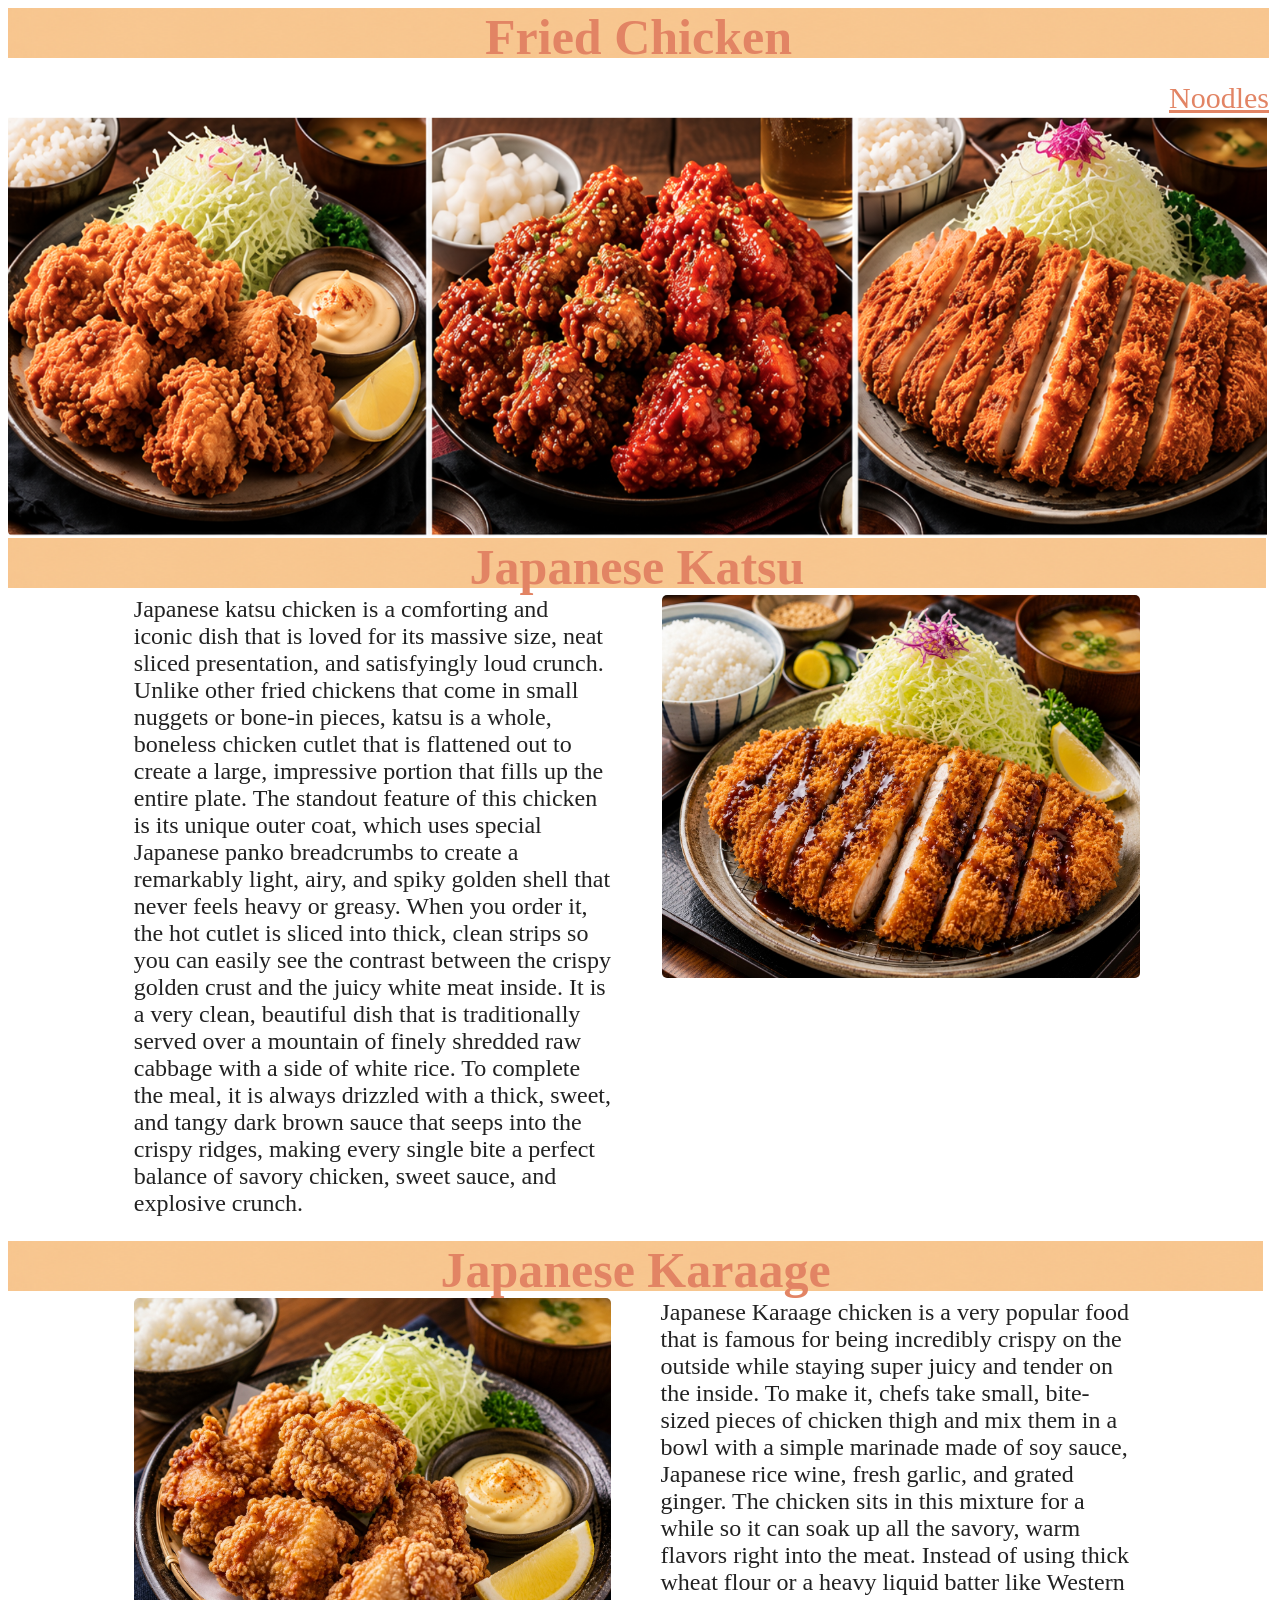
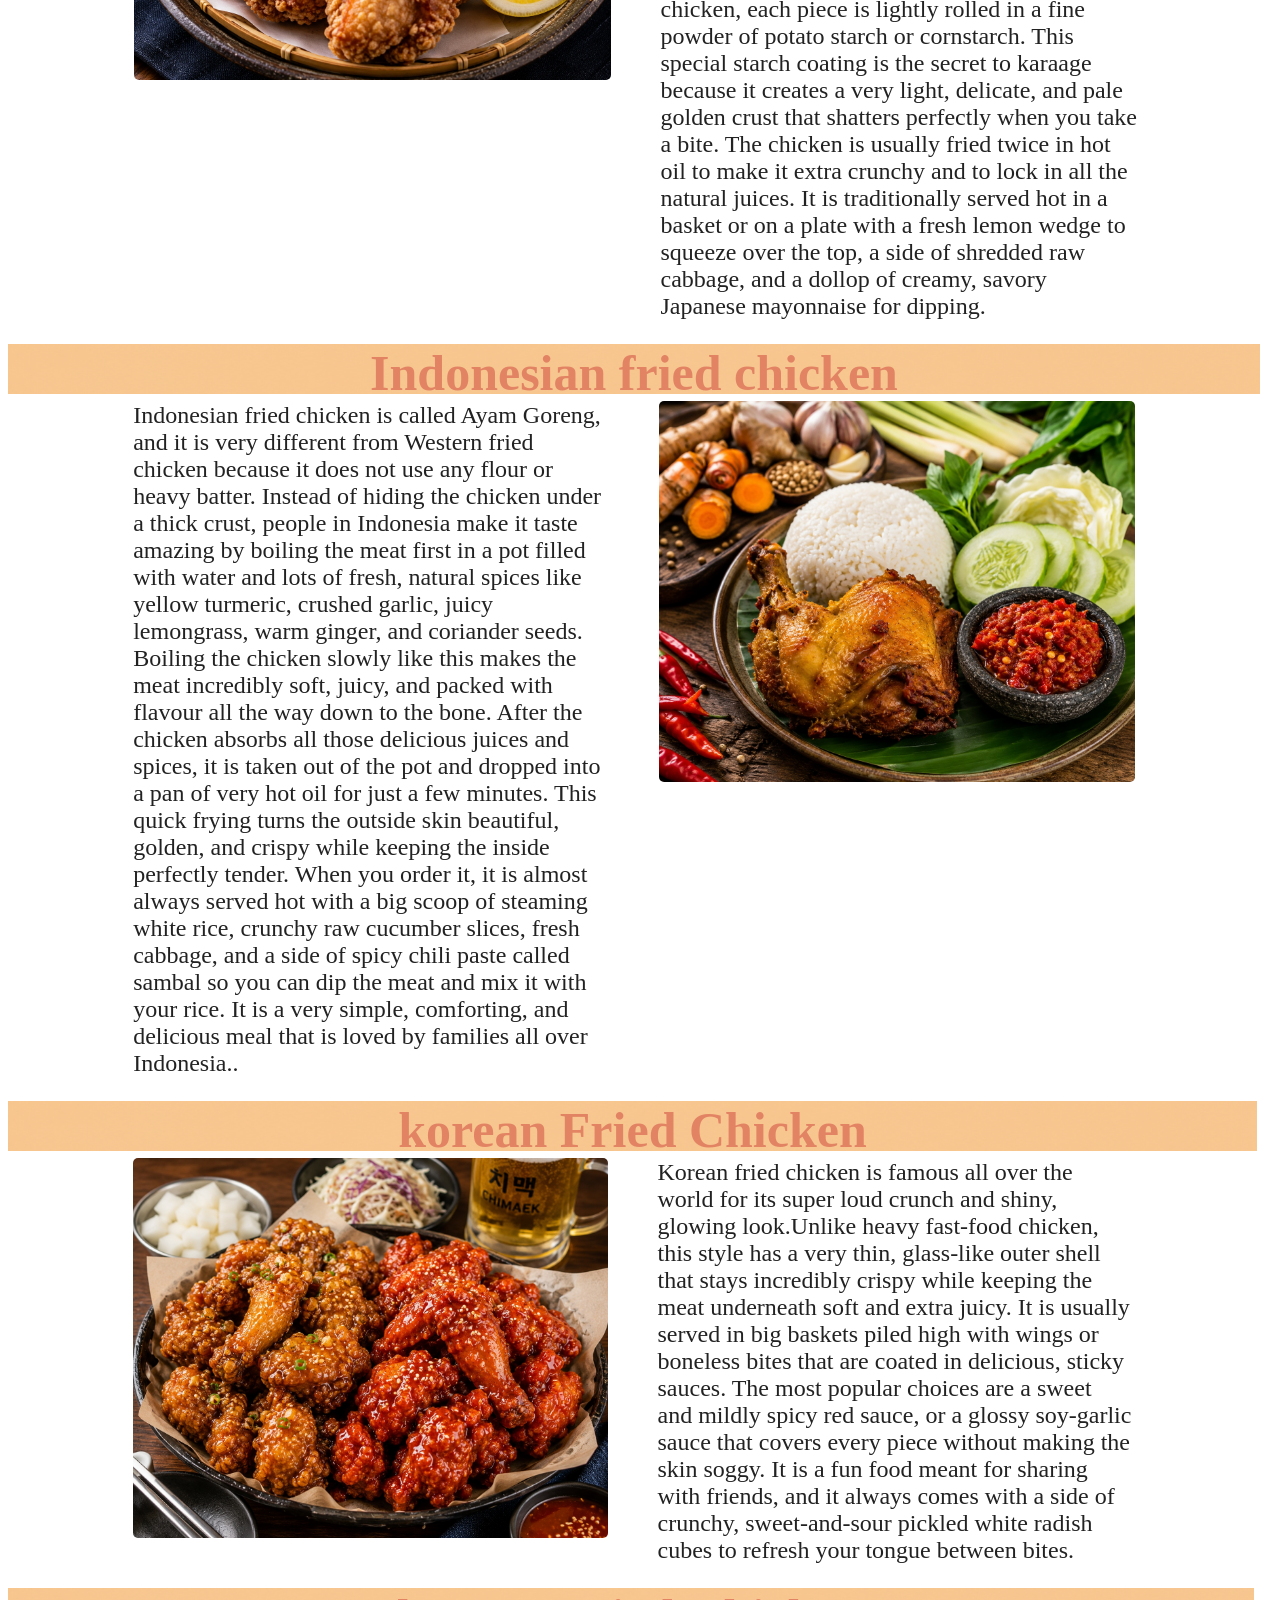
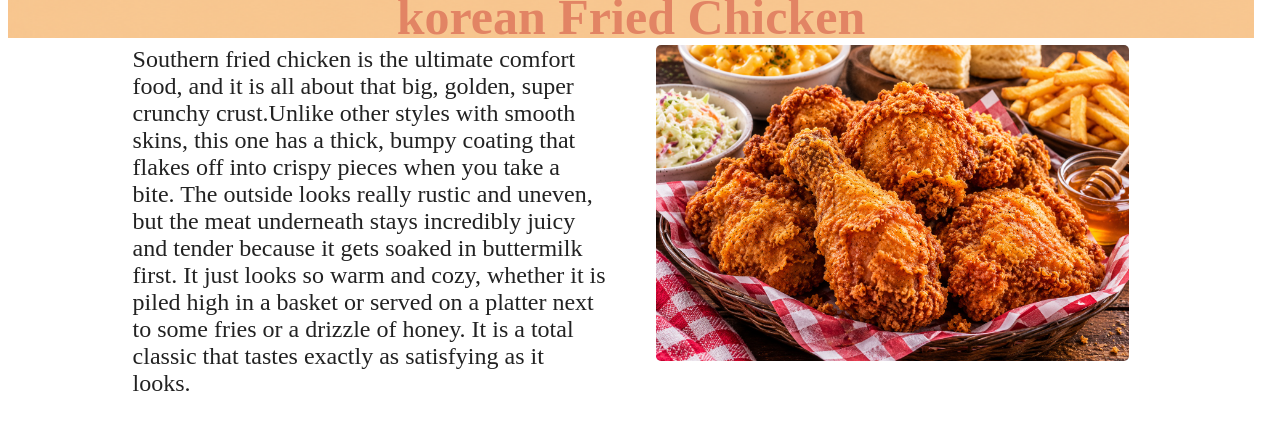
==== index.html @ 1bc36b1b "Update index.html" ====
<!DOCTYPE html>
<html lang="en">
<head>
    <meta charset="UTF-8">
    <meta name="viewport" content="width=device-width, initial-scale=1.0">
    <link rel="stylesheet" href="style.css">
    <title>Fried Chicken</title>
    <link rel="icon" href="fried chicken icon.jpg">
</head>
<body>
    <section class="hero-image">
    <h1 class="hero-text">
        Fried Chicken 
    </h1>
    <section class="hero-image2">
    <a href="file:///H:/11DTP/Website%20Outcome/Noodles.html">Noodles</a>
    </section>
    <main class="mainimg">
        <img src="FriedChicken2.jpg" alt="FriedChicken">
    </main> 
    <section class="hero-image">
        <h1 class="hero-text">
            Japanese Katsu            
        </h1>   
 <!-- Two columns layout start -->
    <section class="two-column">
        <div class="info">  
            <p>Japanese katsu chicken is a comforting and iconic dish that is loved for its massive size, neat sliced presentation, and satisfyingly loud crunch. Unlike other fried chickens that come in small nuggets or bone-in pieces, katsu is a whole, boneless chicken cutlet that is flattened out to create a large, impressive portion that fills up the entire plate. The standout feature of this chicken is its unique outer coat, which uses special Japanese panko breadcrumbs to create a remarkably light, airy, and spiky golden shell that never feels heavy or greasy. When you order it, the hot cutlet is sliced into thick, clean strips so you can easily see the contrast between the crispy golden crust and the juicy white meat inside. It is a very clean, beautiful dish that is traditionally served over a mountain of finely shredded raw cabbage with a side of white rice. To complete the meal, it is always drizzled with a thick, sweet, and tangy dark brown sauce that seeps into the crispy ridges, making every single bite a perfect balance of savory chicken, sweet sauce, and explosive crunch.</p>
        </div>
        <div class="image">
            <img src="Katsu.jpg" alt="Japanese Katsu Chicken">    
        </div> 
    </section>
    <!-- Two columns layout end -->
    <section class="hero-image">
            <h1 class="hero-text">
                Japanese Karaage           
            </h1> 
<!-- Two columns layout start -->
    <section class="two-column">
        <div class="image">
            <img src="karaage.jpg" alt="Japanese karaage Chicken">    
        </div> 
        <div class="info">  
            <p>Japanese Karaage chicken is a very popular food that is famous for being incredibly crispy on the outside while staying super juicy and tender on the inside. To make it, chefs take small, bite-sized pieces of chicken thigh and mix them in a bowl with a simple marinade made of soy sauce, Japanese rice wine, fresh garlic, and grated ginger. The chicken sits in this mixture for a while so it can soak up all the savory, warm flavors right into the meat. Instead of using thick wheat flour or a heavy liquid batter like Western chicken, each piece is lightly rolled in a fine powder of potato starch or cornstarch. This special starch coating is the secret to karaage because it creates a very light, delicate, and pale golden crust that shatters perfectly when you take a bite. The chicken is usually fried twice in hot oil to make it extra crunchy and to lock in all the natural juices. It is traditionally served hot in a basket or on a plate with a fresh lemon wedge to squeeze over the top, a side of shredded raw cabbage, and a dollop of creamy, savory Japanese mayonnaise for dipping.</p>
        </div>
    </section>
    <!-- Two columns layout end -->
     <section class="hero-image">
                <h1 class="hero-text">
                    Indonesian fried chicken           
                </h1> 
    <!-- Two columns layout start -->
        <section class="two-column">
            <div class="info">  
                <p>Indonesian fried chicken is called Ayam Goreng, and it is very different from Western fried chicken because it does not use any flour or heavy batter. Instead of hiding the chicken under a thick crust, people in Indonesia make it taste amazing by boiling the meat first in a pot filled with water and lots of fresh, natural spices like yellow turmeric, crushed garlic, juicy lemongrass, warm ginger, and coriander seeds. Boiling the chicken slowly like this makes the meat incredibly soft, juicy, and packed with flavour all the way down to the bone. After the chicken absorbs all those delicious juices and spices, it is taken out of the pot and dropped into a pan of very hot oil for just a few minutes. This quick frying turns the outside skin beautiful, golden, and crispy while keeping the inside perfectly tender. When you order it, it is almost always served hot with a big scoop of steaming white rice, crunchy raw cucumber slices, fresh cabbage, and a side of spicy chili paste called sambal so you can dip the meat and mix it with your rice. It is a very simple, comforting, and delicious meal that is loved by families all over Indonesia..</p>
            </div>
            <div class="image">
                <img src="Indonesian.jpg" alt="Indonesian fried chicken">    
            </div> 
        </section>
        <!-- Two columns layout end -->
        <section class="hero-image">
                <h1 class="hero-text">
                    korean Fried Chicken           
                </h1> 
    <!-- Two columns layout start -->
        <section class="two-column">
            <div class="image">
                <img src="korean.jpg" alt="korean Fried Chicken">    
            </div> 
            <div class="info">  
                <p>Korean fried chicken is famous all over the world for its super loud crunch and shiny, glowing look.Unlike heavy fast-food chicken, this style has a very thin, glass-like outer shell that stays incredibly crispy while keeping the meat underneath soft and extra juicy. It is usually served in big baskets piled high with wings or boneless bites that are coated in delicious, sticky sauces. The most popular choices are a sweet and mildly spicy red sauce, or a glossy soy-garlic sauce that covers every piece without making the skin soggy. It is a fun food meant for sharing with friends, and it always comes with a side of crunchy, sweet-and-sour pickled white radish cubes to refresh your tongue between bites.</p>
            </div>
        </section>
        <!-- Two columns layout end -->
         
        <!-- Two columns layout end -->
        <section class="hero-image">
                <h1 class="hero-text">
                    korean Fried Chicken           
                </h1> 
    <!-- Two columns layout start -->
        <section class="two-column">
            <div class="info">  
                <p>Southern fried chicken is the ultimate comfort food, and it is all about that big, golden, super crunchy crust.Unlike other styles with smooth skins, this one has a thick, bumpy coating that flakes off into crispy pieces when you take a bite. The outside looks really rustic and uneven, but the meat underneath stays incredibly juicy and tender because it gets soaked in buttermilk first. It just looks so warm and cozy, whether it is piled high in a basket or served on a platter next to some fries or a drizzle of honey. It is a total classic that tastes exactly as satisfying as it looks.</p>
            </div>
            <div class="image">
                <img src="southern.jpg" alt="southern Fried Chicken">    
            </div>    
        </section>
        <!-- Two columns layout end -->
</body>
---- style.css ----
.hero-image{
    background-image: url("HeroTextBackground.jpg");
    height: 50px;
    background-size: cover;
    background-position: center;
    background-repeat: no-repeat;
    color: rgb(226, 132, 100);
    margin: 0;
    margin-right: 3px
}
a {
    color: rgb(226, 132, 100);
    text-align: right;
    font-size: 30px;
    float: right;
    margin-top: 15px;
}
p{
    color: rgb(34, 34, 34);
    font-size: x-large  ;
    margin-top: -40px;
}

  
.hero-text{
    margin: 0;
    text-align: center; 
    font-size: 50px
}

.mainimg img{
    display: block;
    width: 100%;
    height: auto;
    margin-bottom: 2px;

}
img{
    width: 100%;
    border-radius: 5px;
    height: auto;
    margin-top: -41px;
    margin-right: 0px; 
}

.two-column{
    display: grid;
    grid-template-columns: 1.5fr 1.5fr;
    gap: 50px;
    width: 80%;
    margin: auto;
    margin-top: 40px;
}
.two-column1{
     display: grid;
    grid-template-columns: 1fr 1fr;
    gap: 50px;
    width: 80%;
    margin: auto;
    margin-top: 40px;   
}
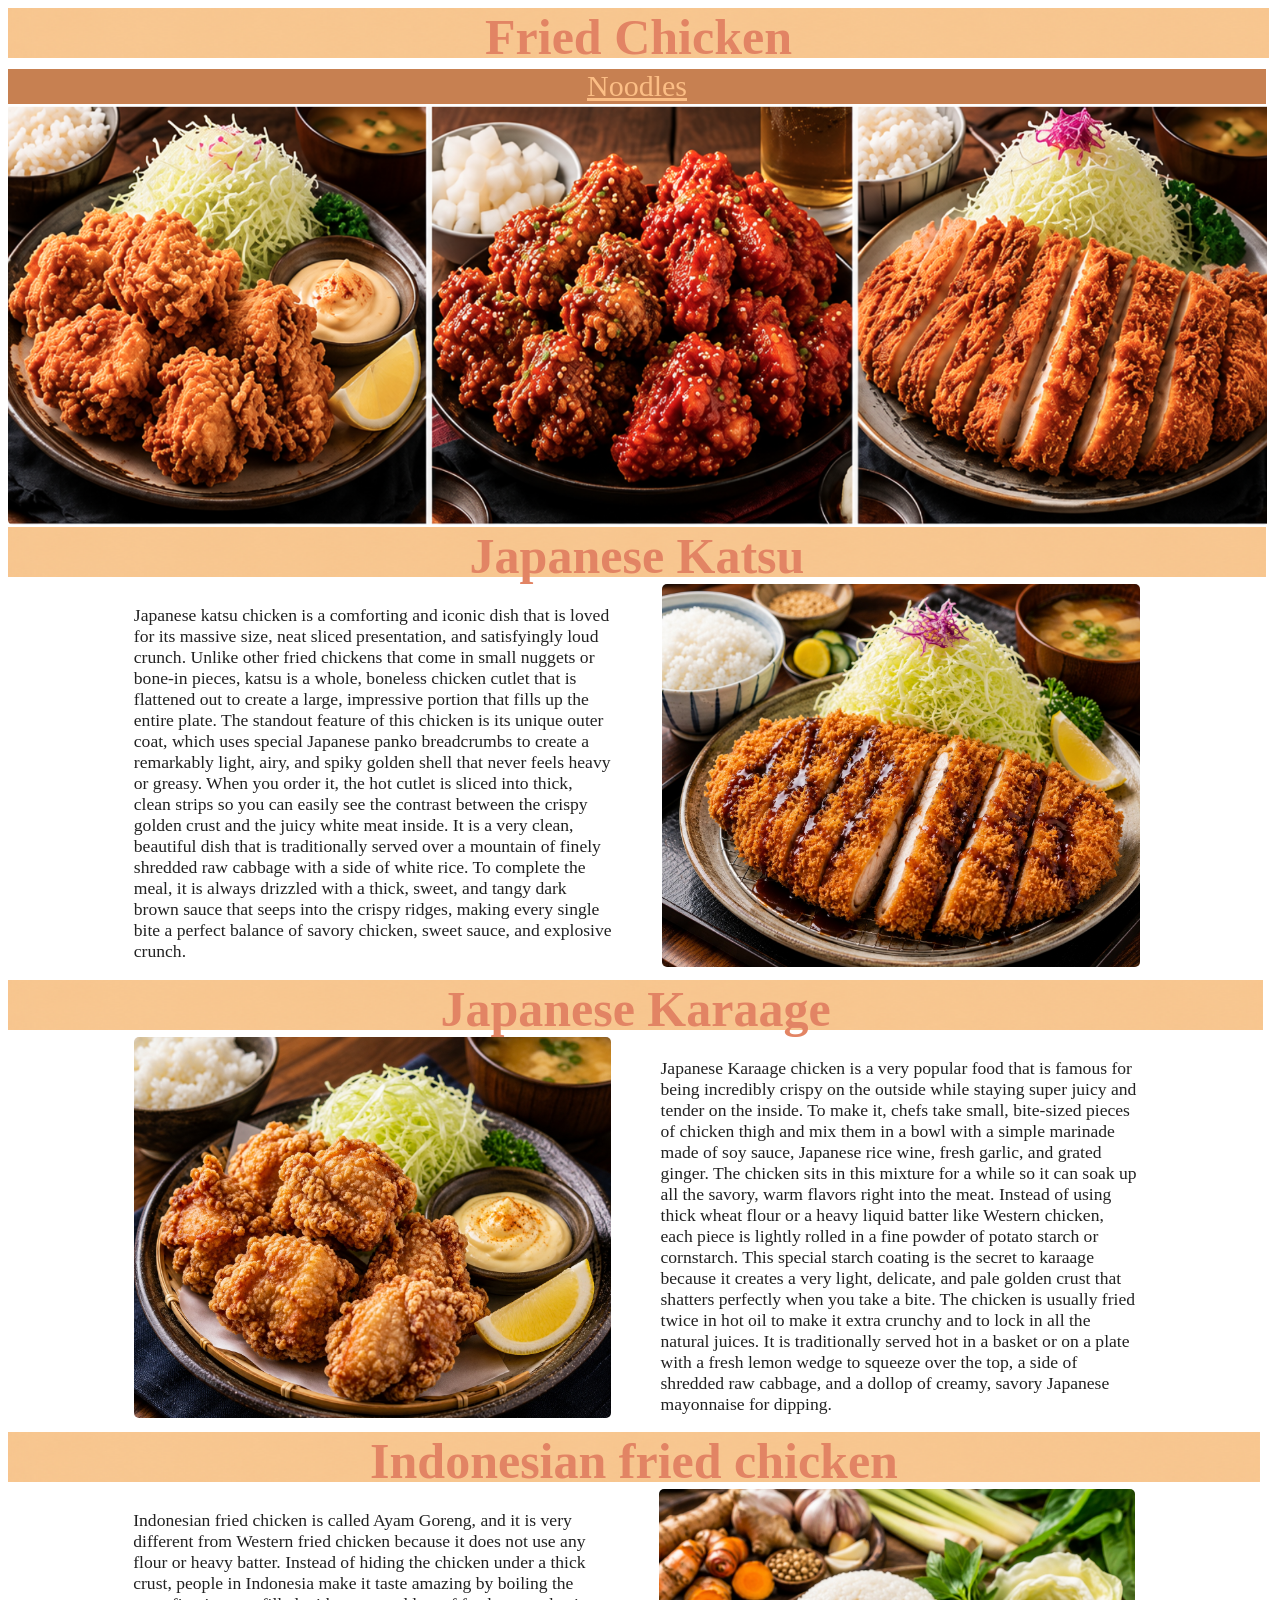
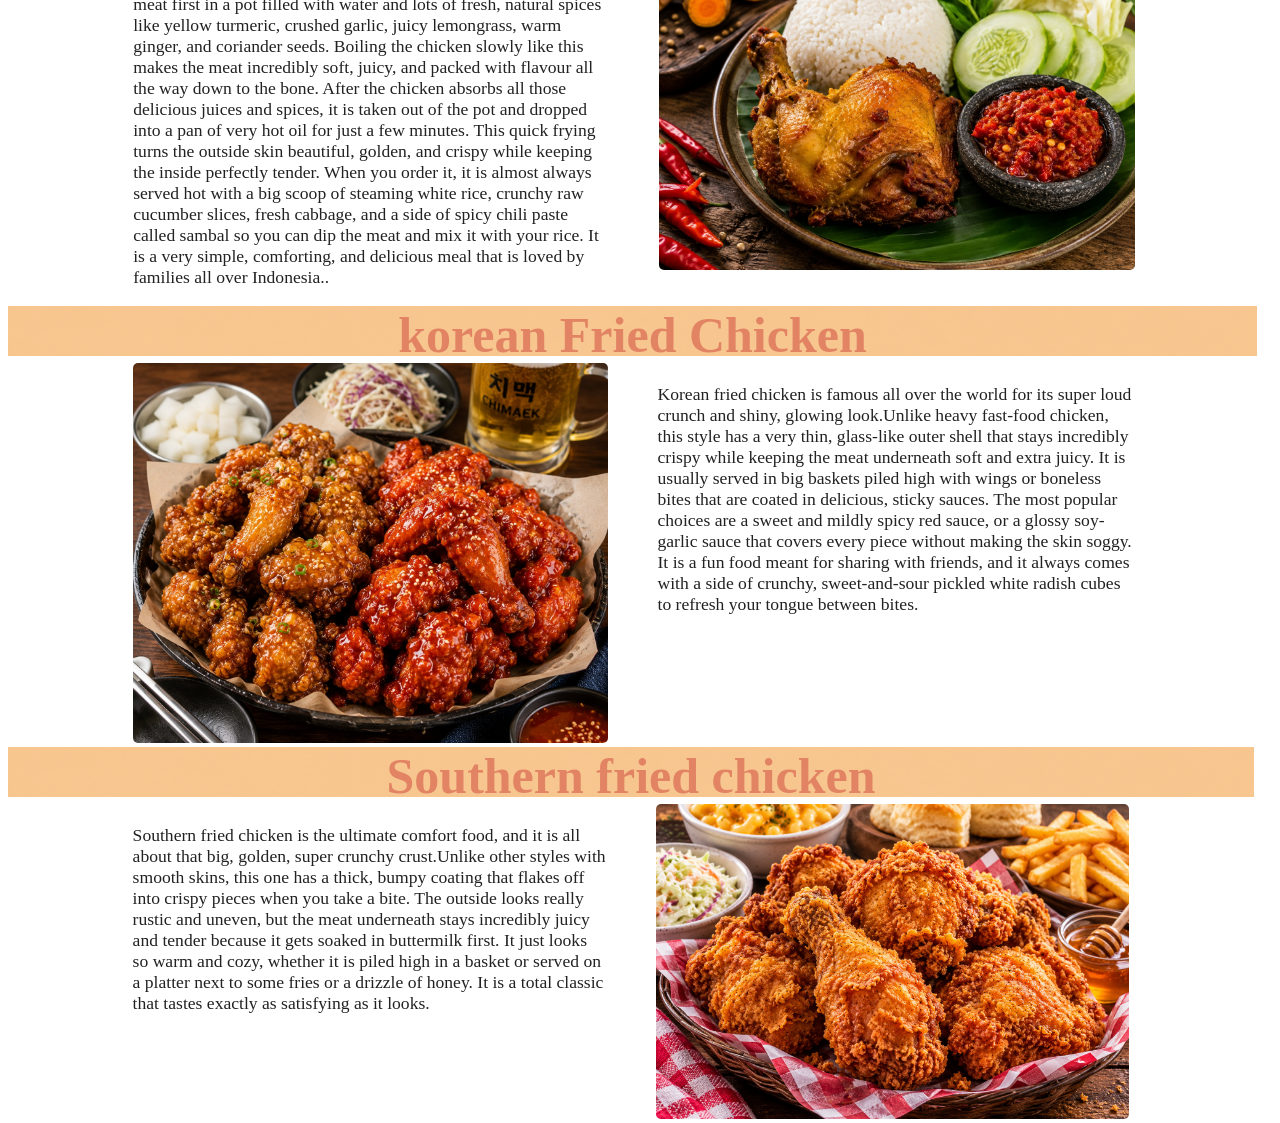
==== commit f9c8e93a: "Update index.html" ====
--- a/index.html
+++ b/index.html
@@ -13,7 +13,7 @@
         Fried Chicken 
     </h1>
     <section class="hero-image2">
-    <a href="file:///H:/11DTP/Website%20Outcome/Noodles.html">Noodles</a>
+    <a href="noodles.html">Noodles</a>
     </section>
     <main class="mainimg">
         <img src="FriedChicken2.jpg" alt="FriedChicken">
@@ -78,7 +78,7 @@
         <!-- Two columns layout end -->
         <section class="hero-image">
                 <h1 class="hero-text">
-                    korean Fried Chicken           
+                    Southern fried chicken           
                 </h1> 
     <!-- Two columns layout start -->
         <section class="two-column">
--- a/style.css
+++ b/style.css
@@ -6,19 +6,38 @@
     background-repeat: no-repeat;
     color: rgb(226, 132, 100);
     margin: 0;
-    margin-right: 3px
+    margin-right: 3px;  
+    margin-bottom: 3px;
+}
+.hero-image2 {
+    background-image: url("HeroTextBackground2.jpg");
+    height: 35px;
+    background-size: cover;
+    background-position: center;
+    background-repeat: no-repeat;
+    color: rgb(226, 132, 100);
+    margin-top: 3px;
+    margin-right: 3px;
+    width: auto;
 }
 a {
-    color: rgb(226, 132, 100);
-    text-align: right;
+    color: rgb(252, 190, 133);
     font-size: 30px;
-    float: right;
-    margin-top: 15px;
+    margin: 0;
+    text-align: center;
+    display: block;
 }
-p{
-    color: rgb(34, 34, 34);
-    font-size: x-large  ;
+p {
+  color: rgb(34, 34, 34);
+  font-size: 1.1rem; 
+  margin-top: -20px;
+}
+
+@media (max-width: 768px) {
+  p {
+    font-size: x-large;
     margin-top: -40px;
+  }
 }
 
   
@@ -33,6 +52,7 @@
     width: 100%;
     height: auto;
     margin-bottom: 2px;
+    margin-top: 0px;
 
 }
 img{
@@ -41,6 +61,7 @@
     height: auto;
     margin-top: -41px;
     margin-right: 0px; 
+    height: fit-content;
 }
 
 .two-column{
@@ -61,3 +82,4 @@
 }
 
     
+    
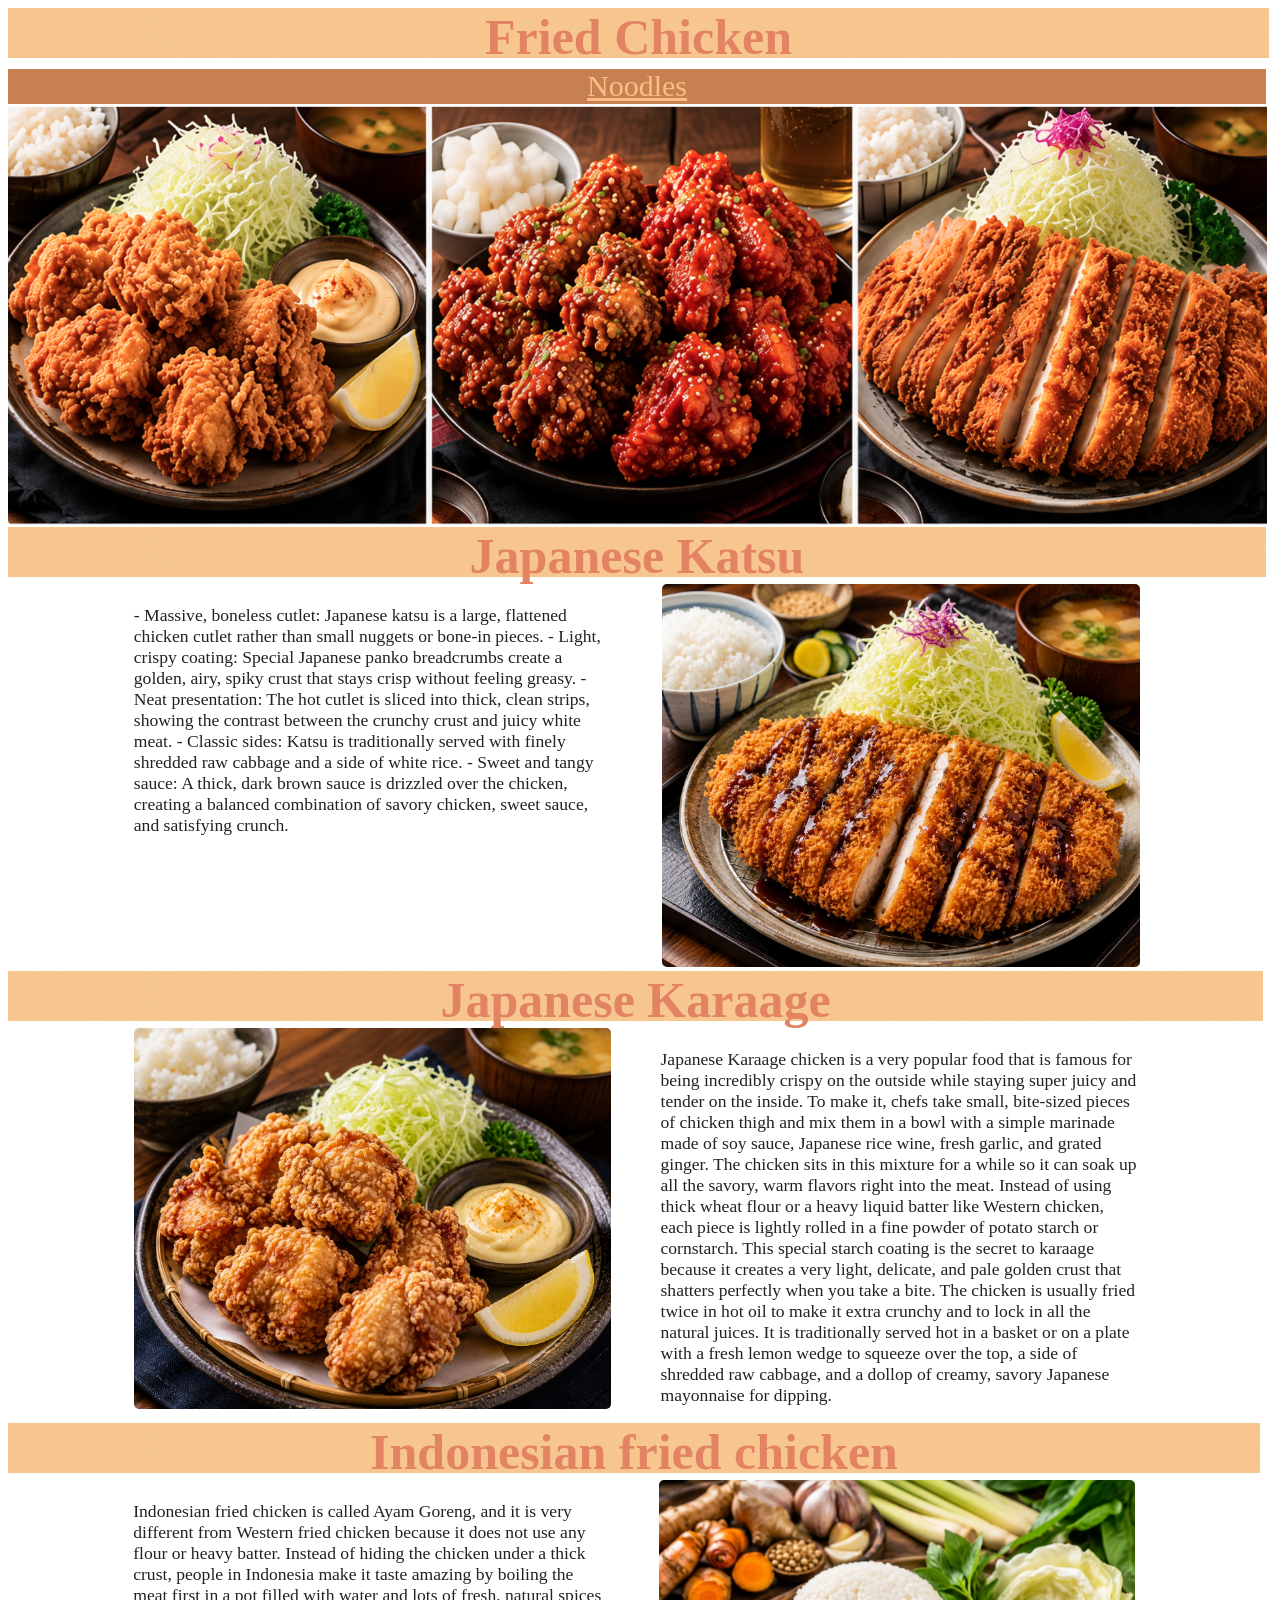
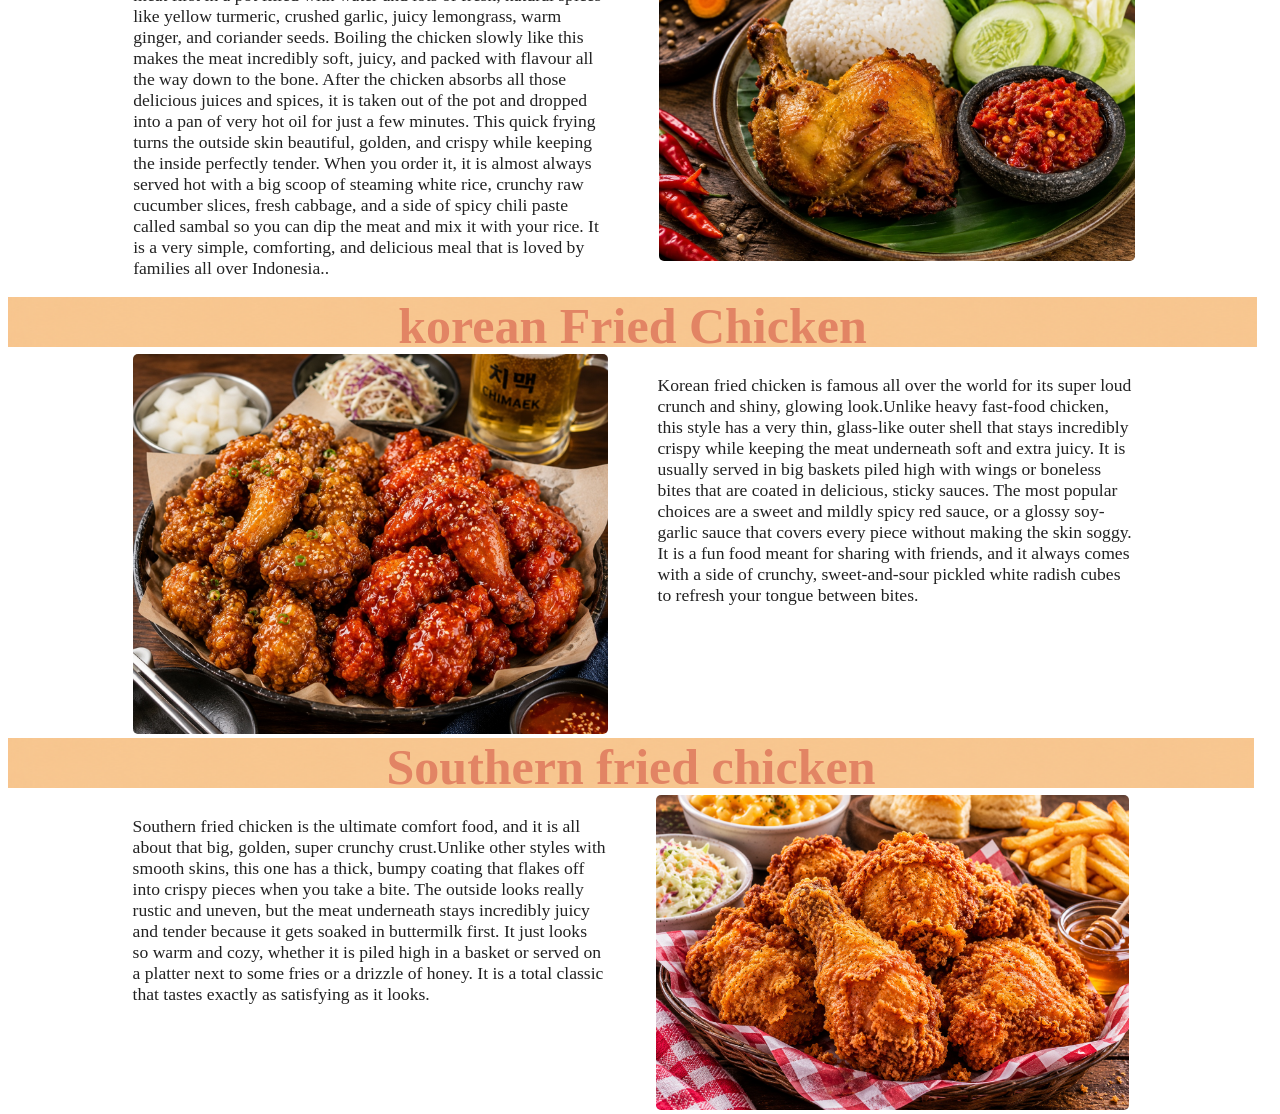
==== commit 640f2bc7: "Update index.html" ====
--- a/index.html
+++ b/index.html
@@ -25,7 +25,16 @@
  <!-- Two columns layout start -->
     <section class="two-column">
         <div class="info">  
-            <p>Japanese katsu chicken is a comforting and iconic dish that is loved for its massive size, neat sliced presentation, and satisfyingly loud crunch. Unlike other fried chickens that come in small nuggets or bone-in pieces, katsu is a whole, boneless chicken cutlet that is flattened out to create a large, impressive portion that fills up the entire plate. The standout feature of this chicken is its unique outer coat, which uses special Japanese panko breadcrumbs to create a remarkably light, airy, and spiky golden shell that never feels heavy or greasy. When you order it, the hot cutlet is sliced into thick, clean strips so you can easily see the contrast between the crispy golden crust and the juicy white meat inside. It is a very clean, beautiful dish that is traditionally served over a mountain of finely shredded raw cabbage with a side of white rice. To complete the meal, it is always drizzled with a thick, sweet, and tangy dark brown sauce that seeps into the crispy ridges, making every single bite a perfect balance of savory chicken, sweet sauce, and explosive crunch.</p>
+            <p>
+- Massive, boneless cutlet: Japanese katsu is a large, flattened chicken cutlet rather than small nuggets or bone-in pieces.
+
+- Light, crispy coating: Special Japanese panko breadcrumbs create a golden, airy, spiky crust that stays crisp without feeling greasy.
+
+- Neat presentation: The hot cutlet is sliced into thick, clean strips, showing the contrast between the crunchy crust and juicy white meat.
+
+- Classic sides: Katsu is traditionally served with finely shredded raw cabbage and a side of white rice.
+
+- Sweet and tangy sauce: A thick, dark brown sauce is drizzled over the chicken, creating a balanced combination of savory chicken, sweet sauce, and satisfying crunch.</p>
         </div>
         <div class="image">
             <img src="Katsu.jpg" alt="Japanese Katsu Chicken">    
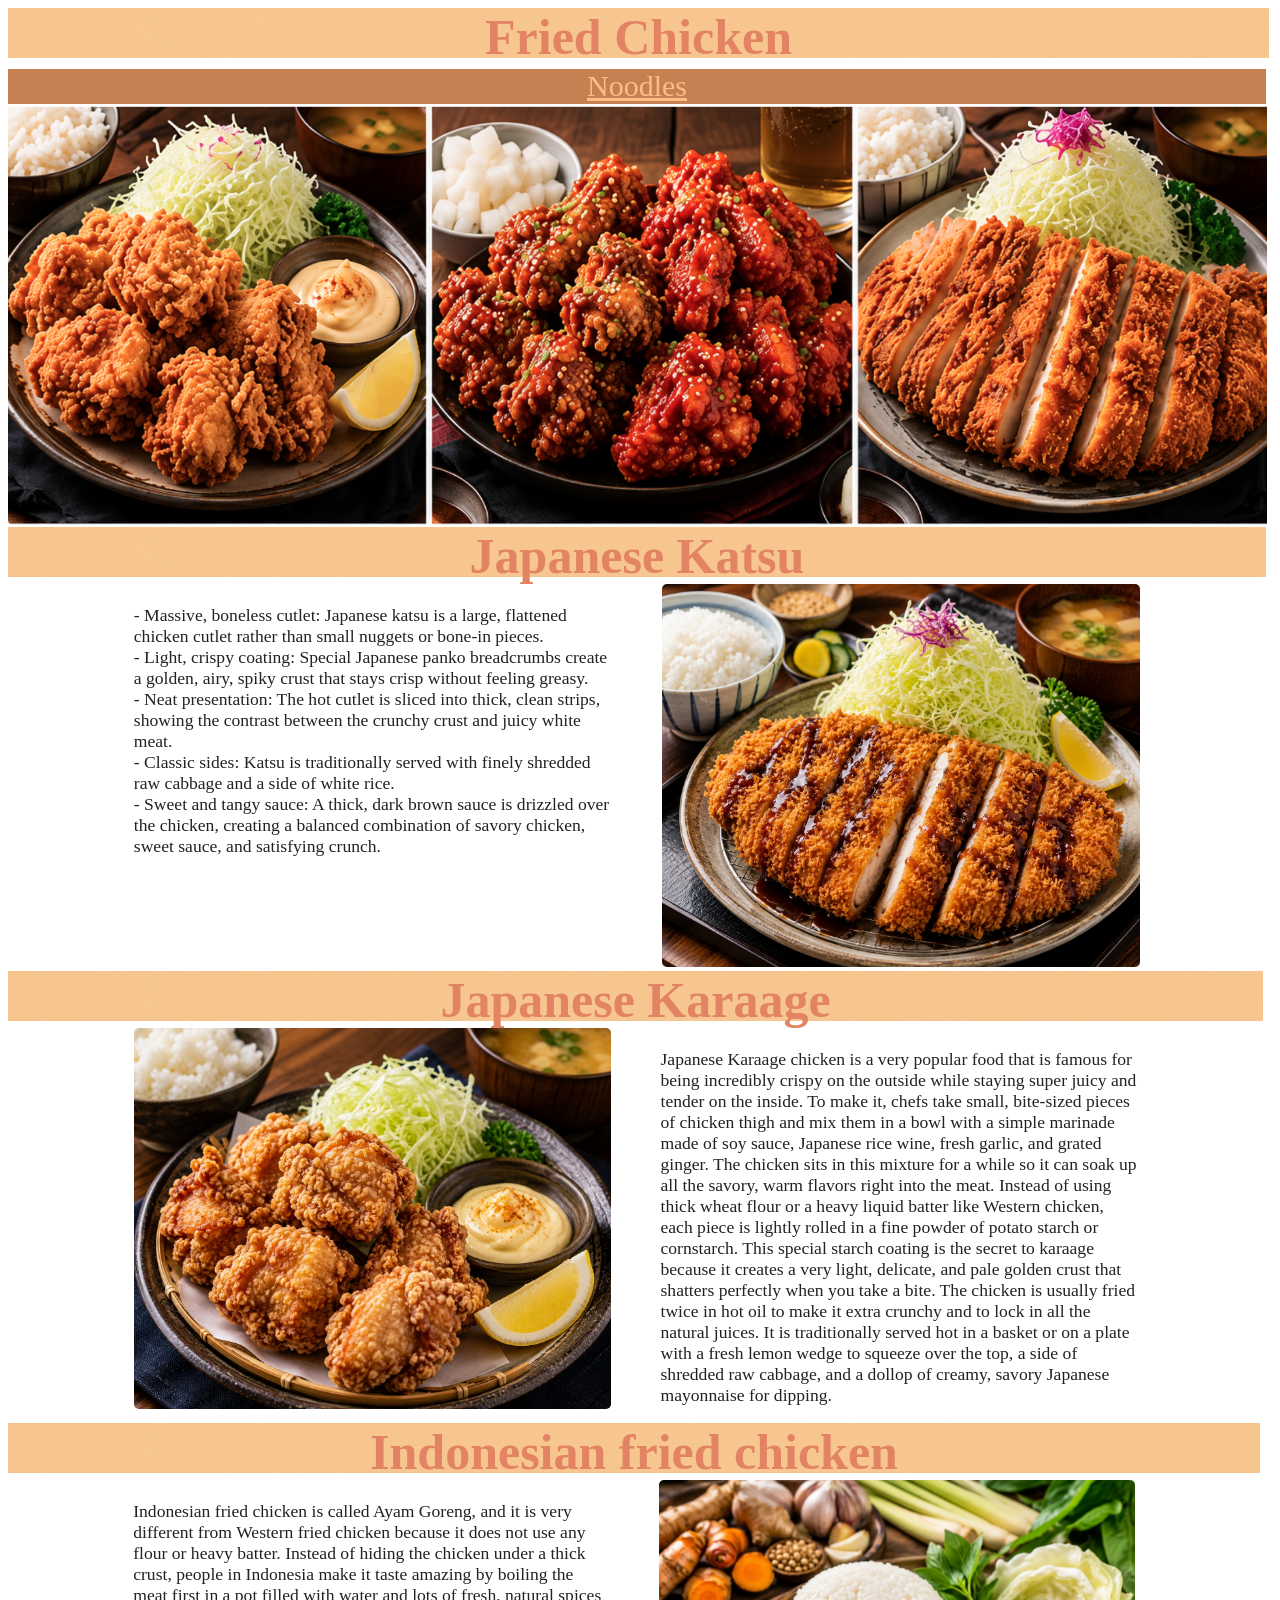
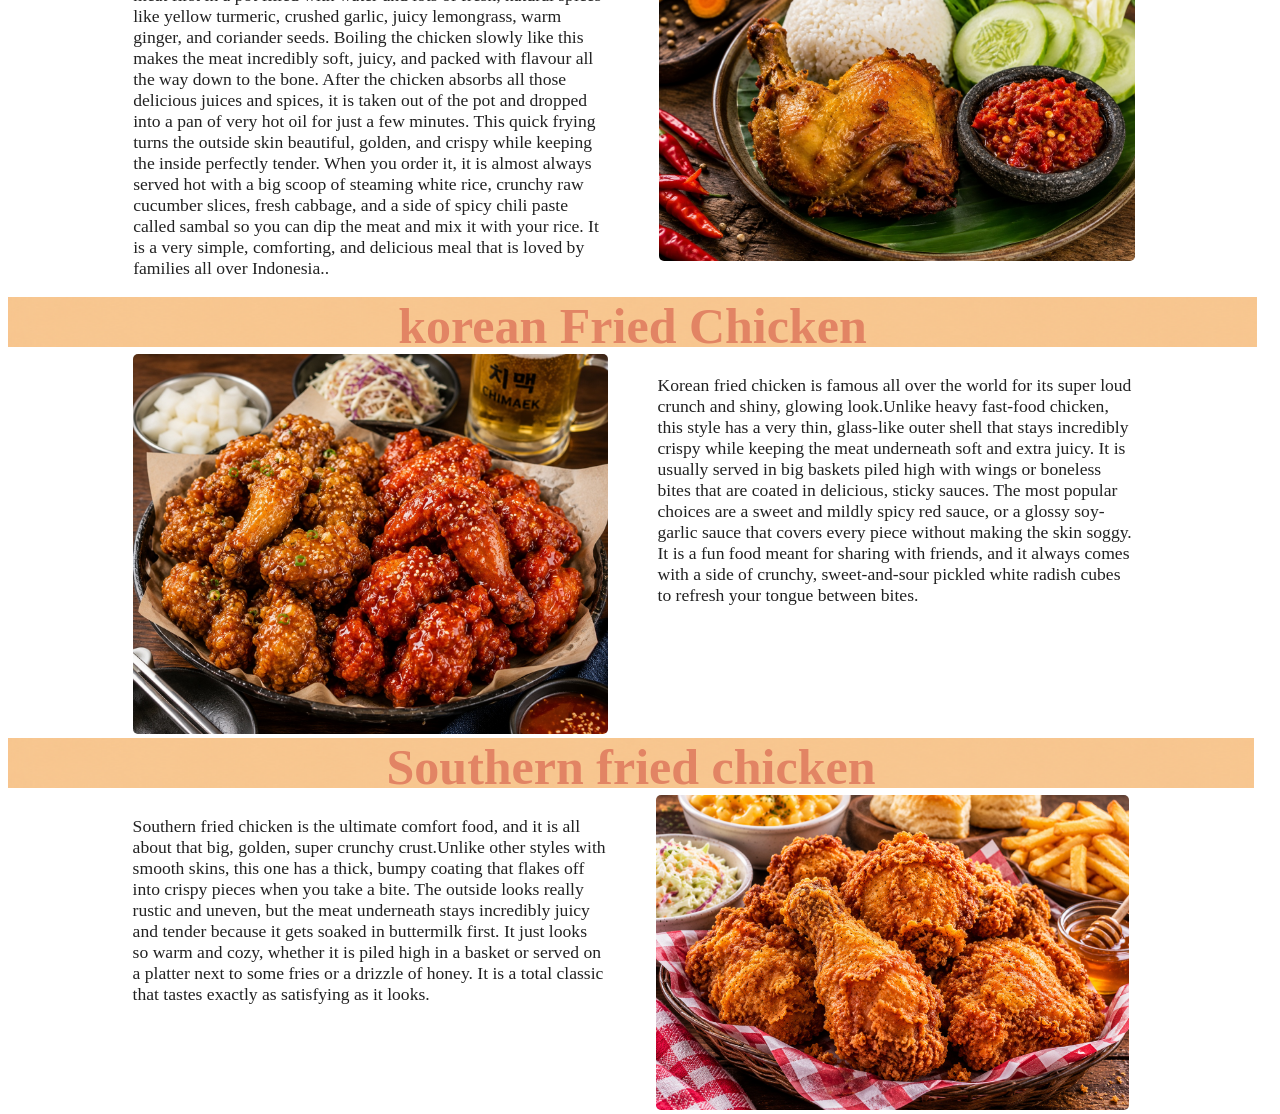
==== commit 42d07fe7: "Fix HTML encoding issues in index.html" ====
--- a/index.html
+++ b/index.html
@@ -26,13 +26,13 @@
     <section class="two-column">
         <div class="info">  
             <p>
-- Massive, boneless cutlet: Japanese katsu is a large, flattened chicken cutlet rather than small nuggets or bone-in pieces.
+- Massive, boneless cutlet: Japanese katsu is a large, flattened chicken cutlet rather than small nuggets or bone-in pieces.<br>
 
-- Light, crispy coating: Special Japanese panko breadcrumbs create a golden, airy, spiky crust that stays crisp without feeling greasy.
+- Light, crispy coating: Special Japanese panko breadcrumbs create a golden, airy, spiky crust that stays crisp without feeling greasy.<br>
 
-- Neat presentation: The hot cutlet is sliced into thick, clean strips, showing the contrast between the crunchy crust and juicy white meat.
+- Neat presentation: The hot cutlet is sliced into thick, clean strips, showing the contrast between the crunchy crust and juicy white meat.<br>
 
-- Classic sides: Katsu is traditionally served with finely shredded raw cabbage and a side of white rice.
+- Classic sides: Katsu is traditionally served with finely shredded raw cabbage and a side of white rice.<br>
 
 - Sweet and tangy sauce: A thick, dark brown sauce is drizzled over the chicken, creating a balanced combination of savory chicken, sweet sauce, and satisfying crunch.</p>
         </div>
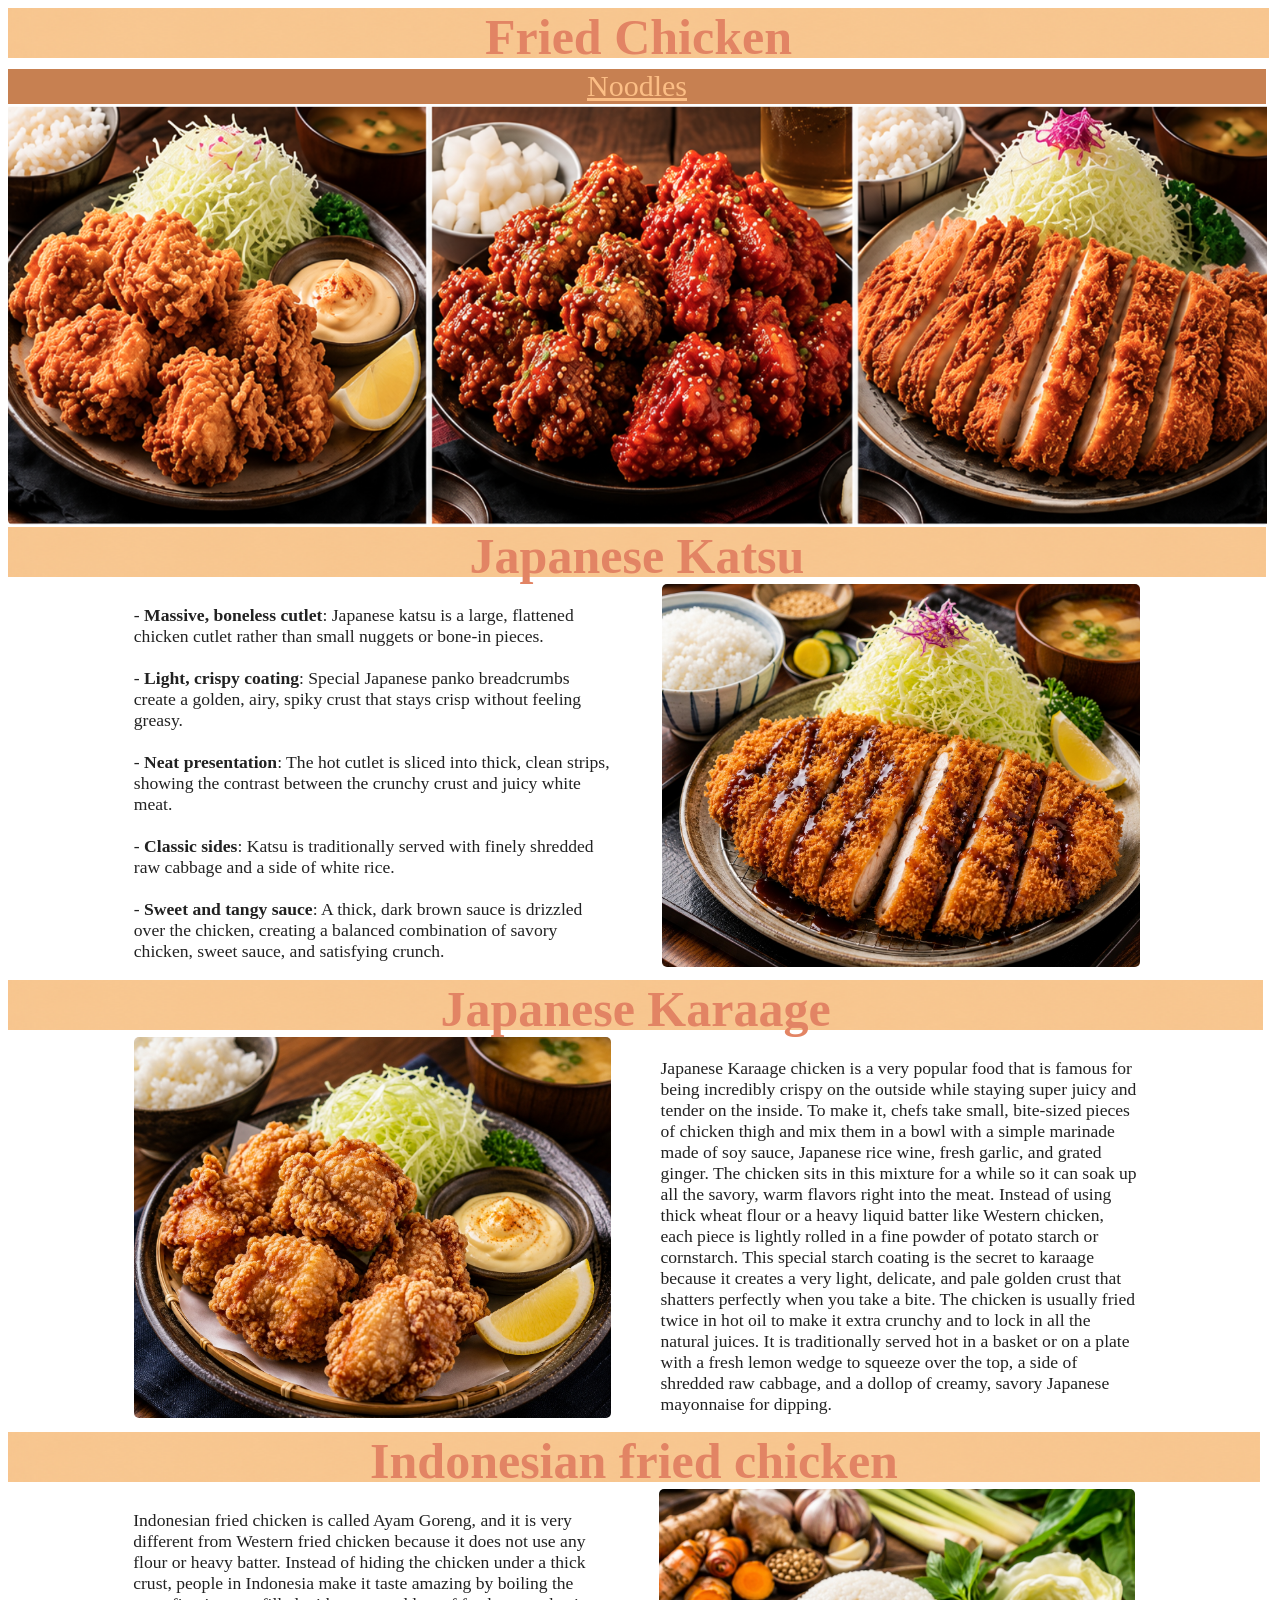
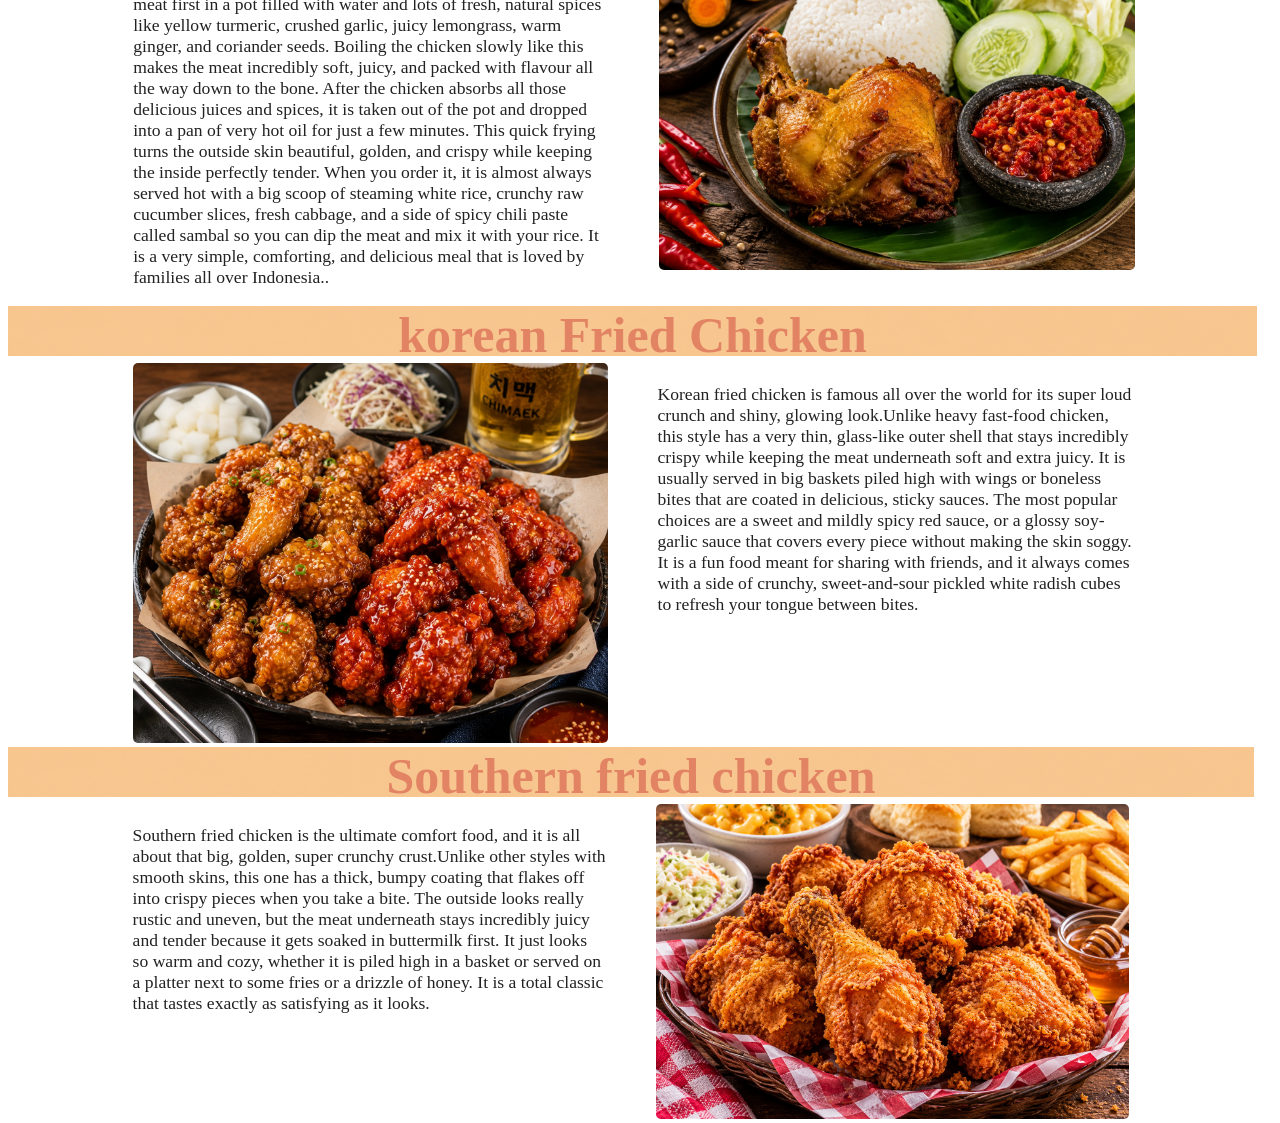
==== commit b5019c71: "Revise fried chicken dish descriptions in index.html Updated HTML content for various fried chicken " ====
--- a/index.html
+++ b/index.html
@@ -26,15 +26,15 @@
     <section class="two-column">
         <div class="info">  
             <p>
-- Massive, boneless cutlet: Japanese katsu is a large, flattened chicken cutlet rather than small nuggets or bone-in pieces.<br>
+- <strong>Massive, boneless cutlet</strong>: Japanese katsu is a large, flattened chicken cutlet rather than small nuggets or bone-in pieces.<br><br>
 
-- Light, crispy coating: Special Japanese panko breadcrumbs create a golden, airy, spiky crust that stays crisp without feeling greasy.<br>
+- <strong>Light, crispy coating</strong>: Special Japanese panko breadcrumbs create a golden, airy, spiky crust that stays crisp without feeling greasy.<br><br>
 
-- Neat presentation: The hot cutlet is sliced into thick, clean strips, showing the contrast between the crunchy crust and juicy white meat.<br>
+- <strong>Neat presentation</strong>: The hot cutlet is sliced into thick, clean strips, showing the contrast between the crunchy crust and juicy white meat.<br><br>
 
-- Classic sides: Katsu is traditionally served with finely shredded raw cabbage and a side of white rice.<br>
+- <strong>Classic sides</strong>: Katsu is traditionally served with finely shredded raw cabbage and a side of white rice.<br><br>
 
-- Sweet and tangy sauce: A thick, dark brown sauce is drizzled over the chicken, creating a balanced combination of savory chicken, sweet sauce, and satisfying crunch.</p>
+- <strong>Sweet and tangy sauce</strong>: A thick, dark brown sauce is drizzled over the chicken, creating a balanced combination of savory chicken, sweet sauce, and satisfying crunch.</p>
         </div>
         <div class="image">
             <img src="Katsu.jpg" alt="Japanese Katsu Chicken">    
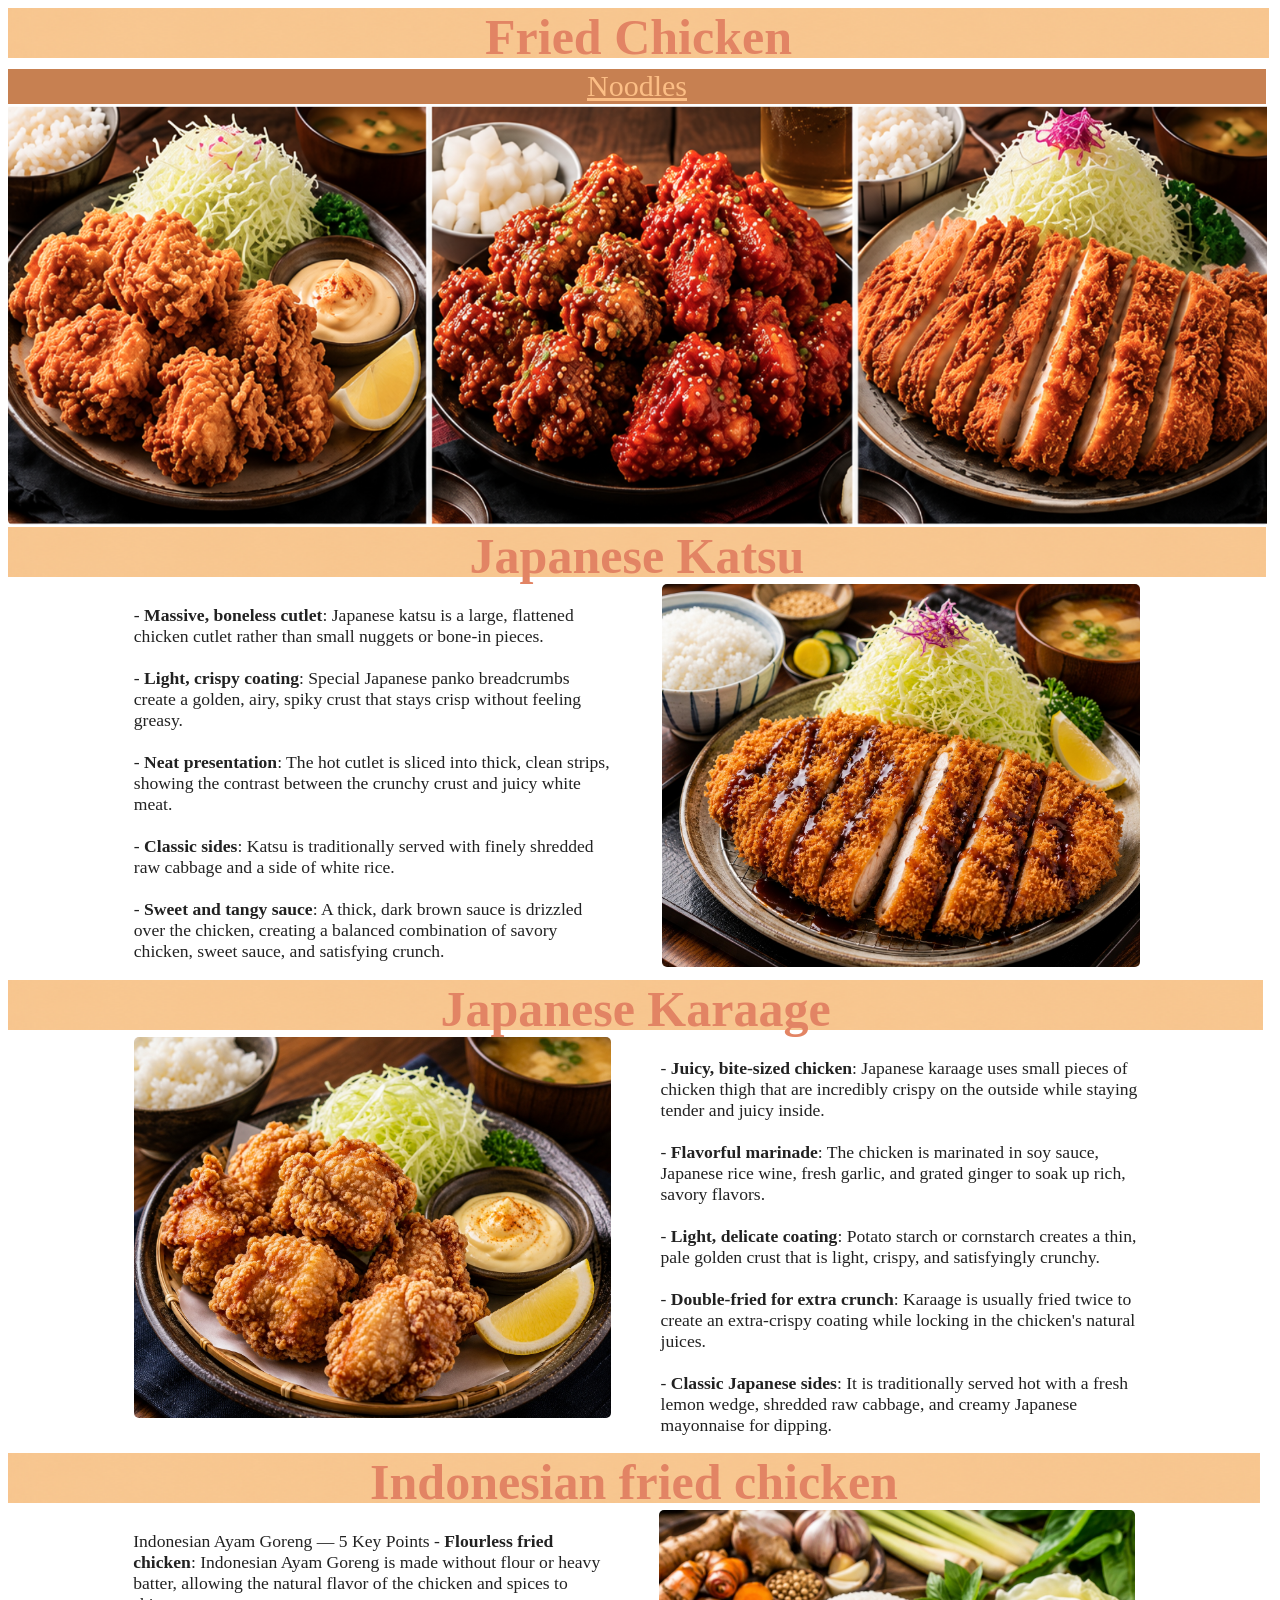
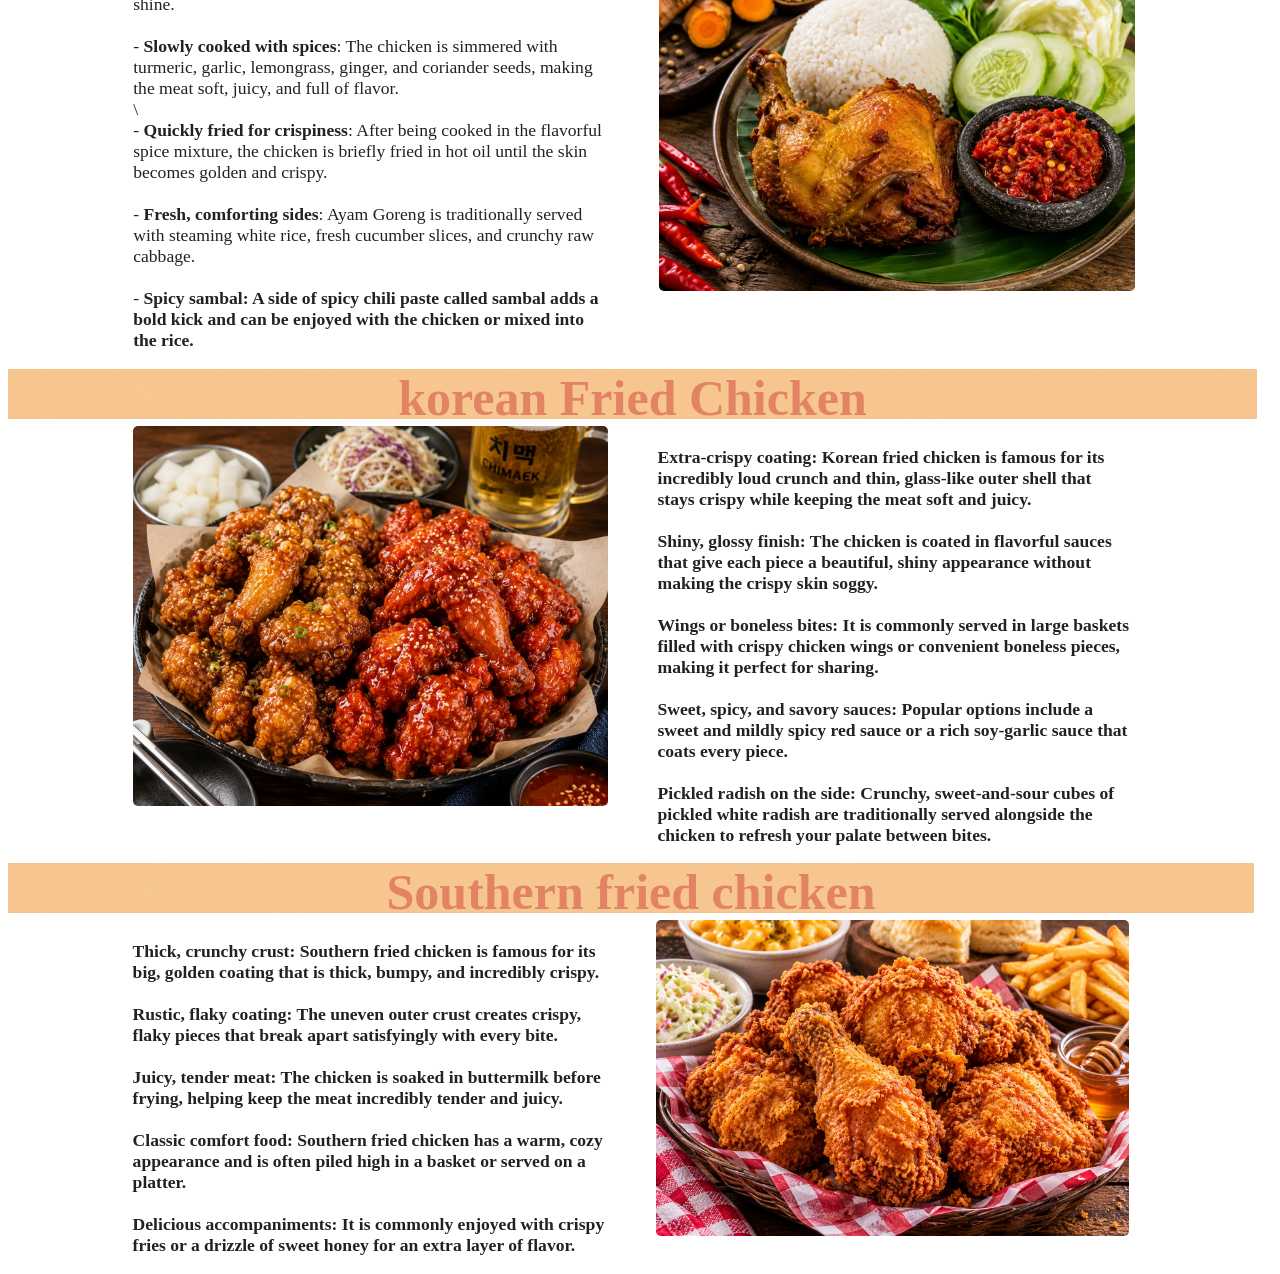
==== commit 77b26661: "Update index.html" ====
--- a/index.html
+++ b/index.html
@@ -51,7 +51,16 @@
             <img src="karaage.jpg" alt="Japanese karaage Chicken">    
         </div> 
         <div class="info">  
-            <p>Japanese Karaage chicken is a very popular food that is famous for being incredibly crispy on the outside while staying super juicy and tender on the inside. To make it, chefs take small, bite-sized pieces of chicken thigh and mix them in a bowl with a simple marinade made of soy sauce, Japanese rice wine, fresh garlic, and grated ginger. The chicken sits in this mixture for a while so it can soak up all the savory, warm flavors right into the meat. Instead of using thick wheat flour or a heavy liquid batter like Western chicken, each piece is lightly rolled in a fine powder of potato starch or cornstarch. This special starch coating is the secret to karaage because it creates a very light, delicate, and pale golden crust that shatters perfectly when you take a bite. The chicken is usually fried twice in hot oil to make it extra crunchy and to lock in all the natural juices. It is traditionally served hot in a basket or on a plate with a fresh lemon wedge to squeeze over the top, a side of shredded raw cabbage, and a dollop of creamy, savory Japanese mayonnaise for dipping.</p>
+            <p>
+- <strong>Juicy, bite-sized chicken</strong>: Japanese karaage uses small pieces of chicken thigh that are incredibly crispy on the outside while staying tender and juicy inside.<br><br>
+
+- <strong>Flavorful marinade</strong>: The chicken is marinated in soy sauce, Japanese rice wine, fresh garlic, and grated ginger to soak up rich, savory flavors.<br><br>
+
+- <strong>Light, delicate coating</strong>: Potato starch or cornstarch creates a thin, pale golden crust that is light, crispy, and satisfyingly crunchy.<br><br>
+
+- <strong>Double-fried for extra crunch</strong>: Karaage is usually fried twice to create an extra-crispy coating while locking in the chicken's natural juices.<br><br>
+
+- <strong>Classic Japanese sides</strong>: It is traditionally served hot with a fresh lemon wedge, shredded raw cabbage, and creamy Japanese mayonnaise for dipping.</p>
         </div>
     </section>
     <!-- Two columns layout end -->
@@ -62,7 +71,17 @@
     <!-- Two columns layout start -->
         <section class="two-column">
             <div class="info">  
-                <p>Indonesian fried chicken is called Ayam Goreng, and it is very different from Western fried chicken because it does not use any flour or heavy batter. Instead of hiding the chicken under a thick crust, people in Indonesia make it taste amazing by boiling the meat first in a pot filled with water and lots of fresh, natural spices like yellow turmeric, crushed garlic, juicy lemongrass, warm ginger, and coriander seeds. Boiling the chicken slowly like this makes the meat incredibly soft, juicy, and packed with flavour all the way down to the bone. After the chicken absorbs all those delicious juices and spices, it is taken out of the pot and dropped into a pan of very hot oil for just a few minutes. This quick frying turns the outside skin beautiful, golden, and crispy while keeping the inside perfectly tender. When you order it, it is almost always served hot with a big scoop of steaming white rice, crunchy raw cucumber slices, fresh cabbage, and a side of spicy chili paste called sambal so you can dip the meat and mix it with your rice. It is a very simple, comforting, and delicious meal that is loved by families all over Indonesia..</p>
+                <p>Indonesian Ayam Goreng — 5 Key Points
+
+- <strong>Flourless fried chicken</strong>: Indonesian Ayam Goreng is made without flour or heavy batter, allowing the natural flavor of the chicken and spices to shine.<br><br>
+                    
+- <strong>Slowly cooked with spices</strong>: The chicken is simmered with turmeric, garlic, lemongrass, ginger, and coriander seeds, making the meat soft, juicy, and full of flavor.<br>\<br>
+                    
+- <strong>Quickly fried for crispiness</strong>: After being cooked in the flavorful spice mixture, the chicken is briefly fried in hot oil until the skin becomes golden and crispy.<br><br>
+                    
+- <strong>Fresh, comforting sides</strong>: Ayam Goreng is traditionally served with steaming white rice, fresh cucumber slices, and crunchy raw cabbage.<br><br>
+                    
+- <strong>Spicy sambal</strong\>: A side of spicy chili paste called sambal adds a bold kick and can be enjoyed with the chicken or mixed into the rice.</p>
             </div>
             <div class="image">
                 <img src="Indonesian.jpg" alt="Indonesian fried chicken">    
@@ -79,7 +98,16 @@
                 <img src="korean.jpg" alt="korean Fried Chicken">    
             </div> 
             <div class="info">  
-                <p>Korean fried chicken is famous all over the world for its super loud crunch and shiny, glowing look.Unlike heavy fast-food chicken, this style has a very thin, glass-like outer shell that stays incredibly crispy while keeping the meat underneath soft and extra juicy. It is usually served in big baskets piled high with wings or boneless bites that are coated in delicious, sticky sauces. The most popular choices are a sweet and mildly spicy red sauce, or a glossy soy-garlic sauce that covers every piece without making the skin soggy. It is a fun food meant for sharing with friends, and it always comes with a side of crunchy, sweet-and-sour pickled white radish cubes to refresh your tongue between bites.</p>
+                <p>
+<strong>Extra-crispy coating</strong>: Korean fried chicken is famous for its incredibly loud crunch and thin, glass-like outer shell that stays crispy while keeping the meat soft and juicy.<br><br>
+
+<strong>Shiny, glossy finish</strong>: The chicken is coated in flavorful sauces that give each piece a beautiful, shiny appearance without making the crispy skin soggy.<br><br>
+
+<strong>Wings or boneless bites</strong>: It is commonly served in large baskets filled with crispy chicken wings or convenient boneless pieces, making it perfect for sharing.<br><br>
+
+<strong>Sweet, spicy, and savory sauces</strong>: Popular options include a sweet and mildly spicy red sauce or a rich soy-garlic sauce that coats every piece.<br><br>
+
+<strong>Pickled radish on the side</strong>: Crunchy, sweet-and-sour cubes of pickled white radish are traditionally served alongside the chicken to refresh your palate between bites.</p>        
             </div>
         </section>
         <!-- Two columns layout end -->
@@ -92,7 +120,16 @@
     <!-- Two columns layout start -->
         <section class="two-column">
             <div class="info">  
-                <p>Southern fried chicken is the ultimate comfort food, and it is all about that big, golden, super crunchy crust.Unlike other styles with smooth skins, this one has a thick, bumpy coating that flakes off into crispy pieces when you take a bite. The outside looks really rustic and uneven, but the meat underneath stays incredibly juicy and tender because it gets soaked in buttermilk first. It just looks so warm and cozy, whether it is piled high in a basket or served on a platter next to some fries or a drizzle of honey. It is a total classic that tastes exactly as satisfying as it looks.</p>
+                <p>
+<strong>Thick, crunchy crust</strong>: Southern fried chicken is famous for its big, golden coating that is thick, bumpy, and incredibly crispy.<br><br>
+
+<strong>Rustic, flaky coating</strong>: The uneven outer crust creates crispy, flaky pieces that break apart satisfyingly with every bite.<br><br>
+
+<strong>Juicy, tender meat</strong>: The chicken is soaked in buttermilk before frying, helping keep the meat incredibly tender and juicy.<br><br>
+
+<strong>Classic comfort food</strong>: Southern fried chicken has a warm, cozy appearance and is often piled high in a basket or served on a platter.<br><br>
+
+<strong>Delicious accompaniments</strong>: It is commonly enjoyed with crispy fries or a drizzle of sweet honey for an extra layer of flavor.</p>
             </div>
             <div class="image">
                 <img src="southern.jpg" alt="southern Fried Chicken">    
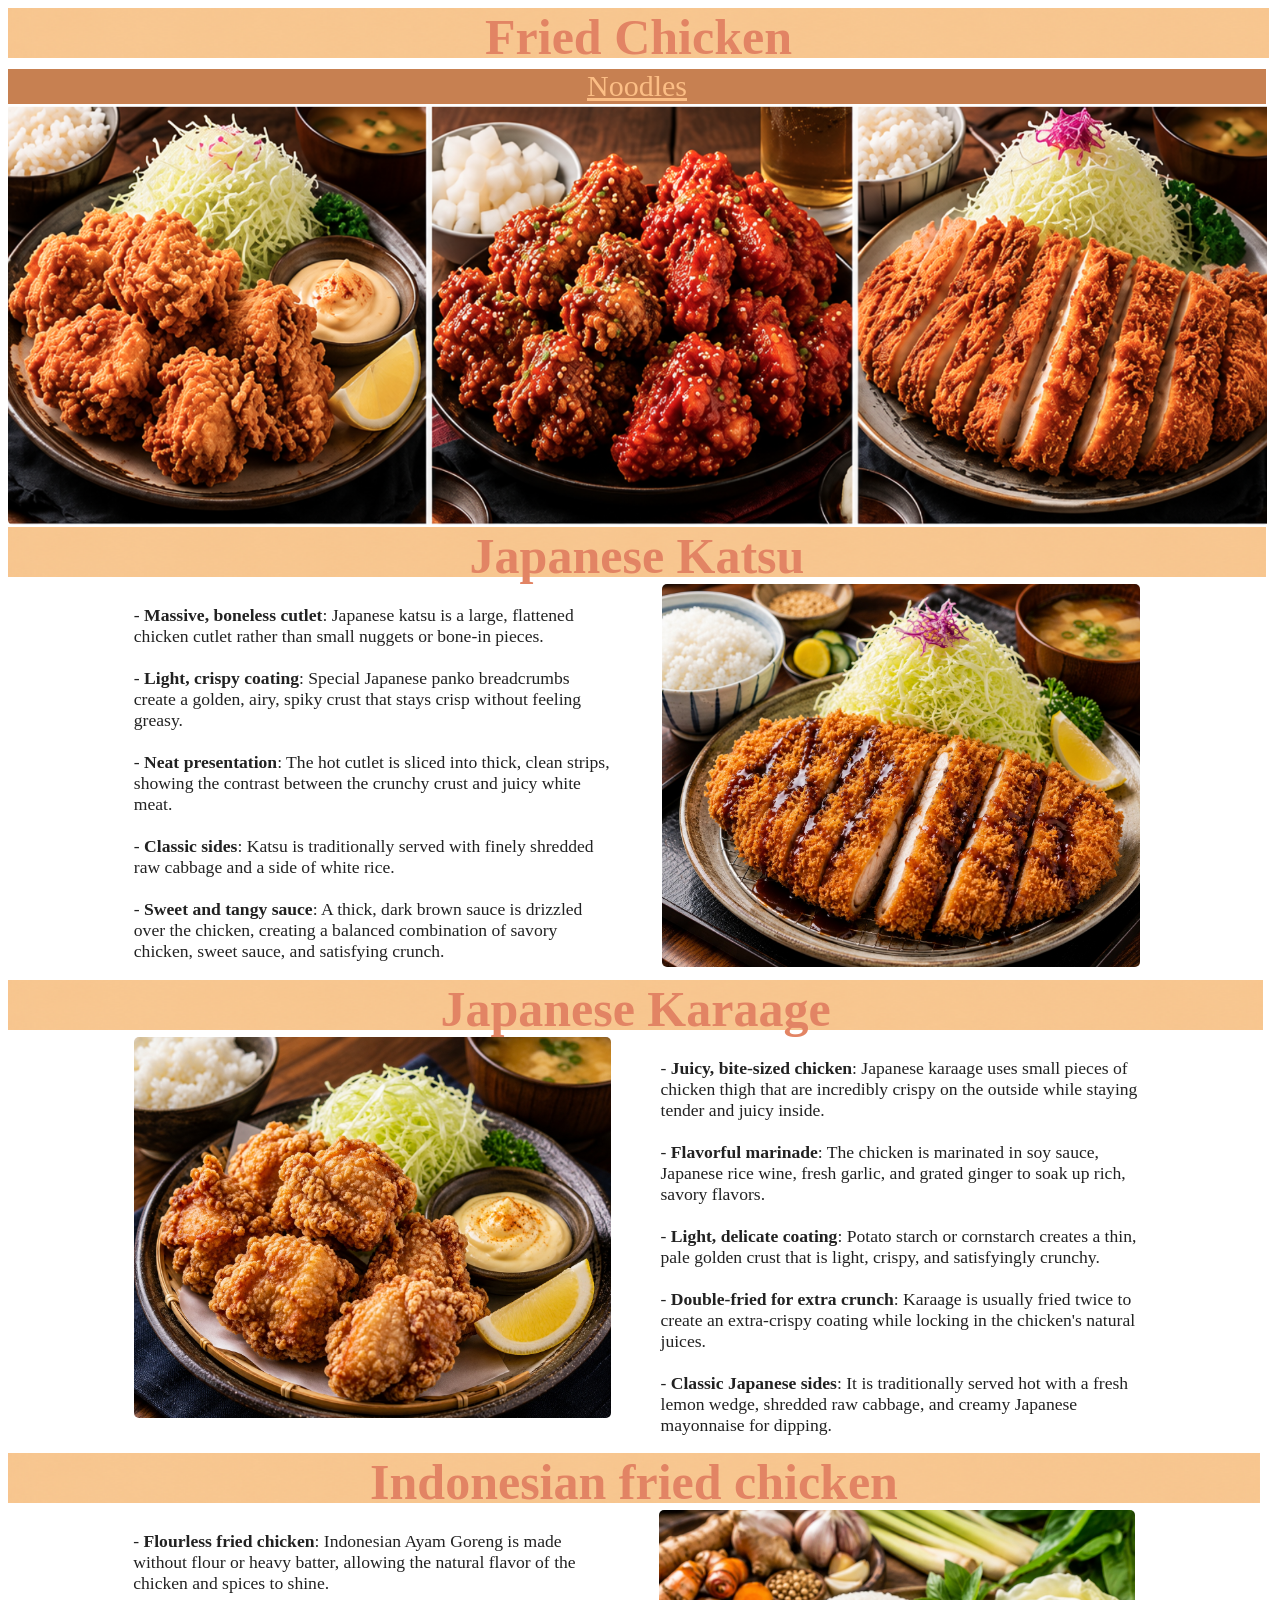
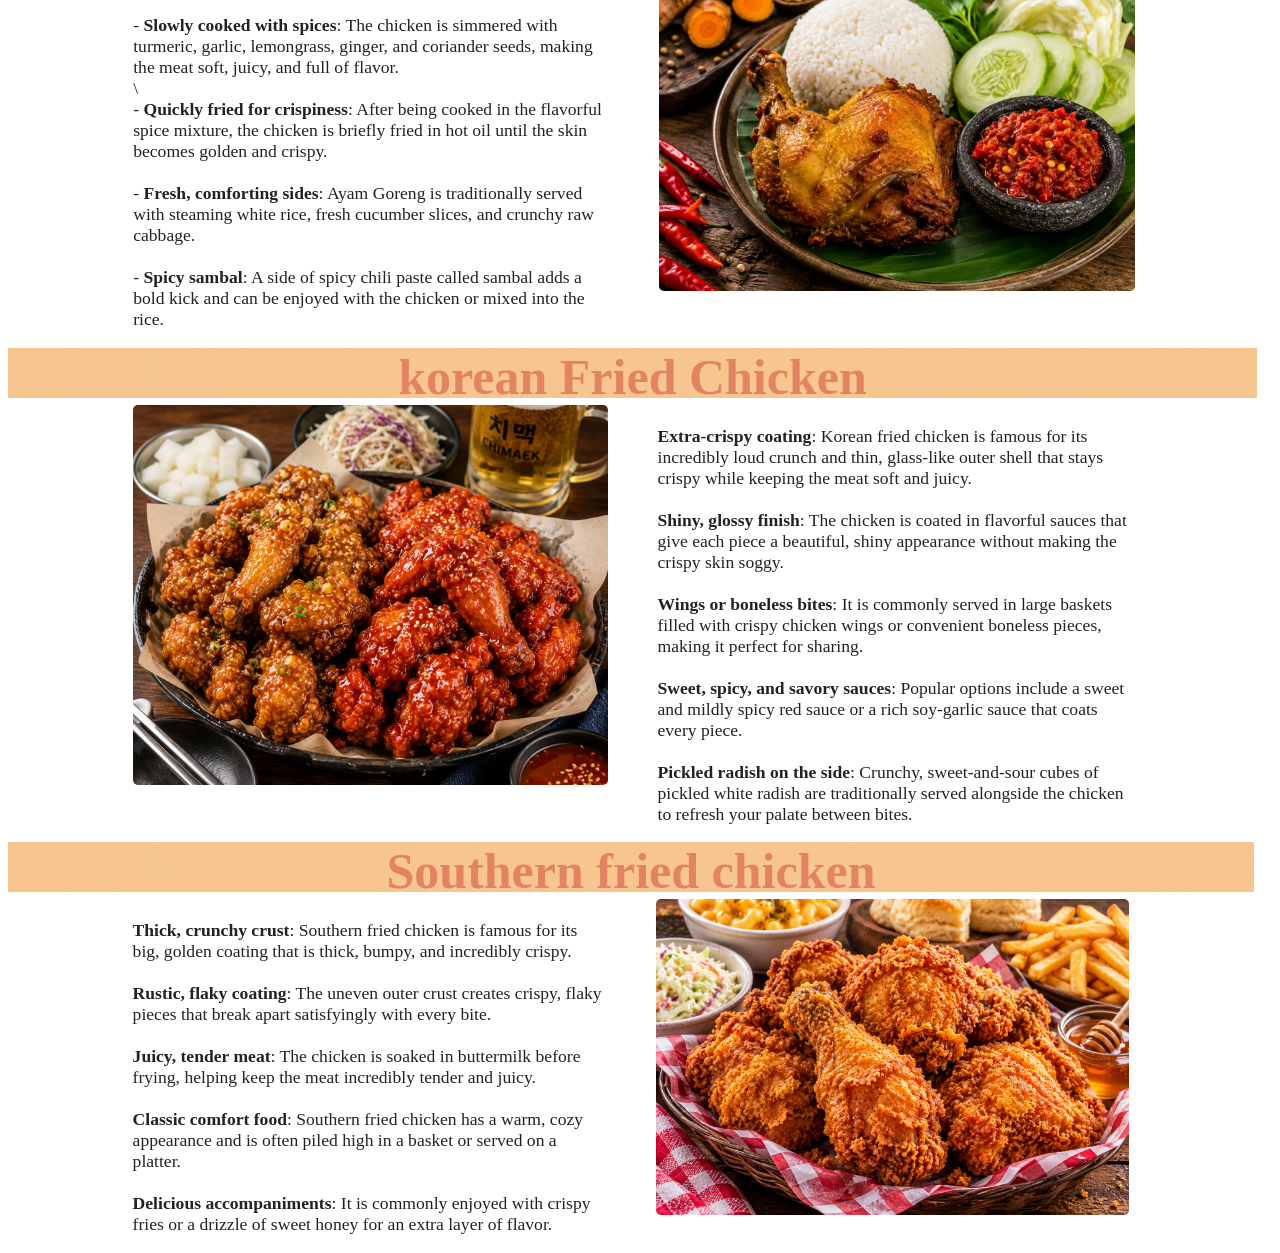
==== commit e7e45b0d: "Update index.html" ====
--- a/index.html
+++ b/index.html
@@ -71,7 +71,7 @@
     <!-- Two columns layout start -->
         <section class="two-column">
             <div class="info">  
-                <p>Indonesian Ayam Goreng — 5 Key Points
+                <p>
 
 - <strong>Flourless fried chicken</strong>: Indonesian Ayam Goreng is made without flour or heavy batter, allowing the natural flavor of the chicken and spices to shine.<br><br>
                     
@@ -81,7 +81,7 @@
                     
 - <strong>Fresh, comforting sides</strong>: Ayam Goreng is traditionally served with steaming white rice, fresh cucumber slices, and crunchy raw cabbage.<br><br>
                     
-- <strong>Spicy sambal</strong\>: A side of spicy chili paste called sambal adds a bold kick and can be enjoyed with the chicken or mixed into the rice.</p>
+- <strong>Spicy sambal</strong>: A side of spicy chili paste called sambal adds a bold kick and can be enjoyed with the chicken or mixed into the rice.</p>
             </div>
             <div class="image">
                 <img src="Indonesian.jpg" alt="Indonesian fried chicken">    
